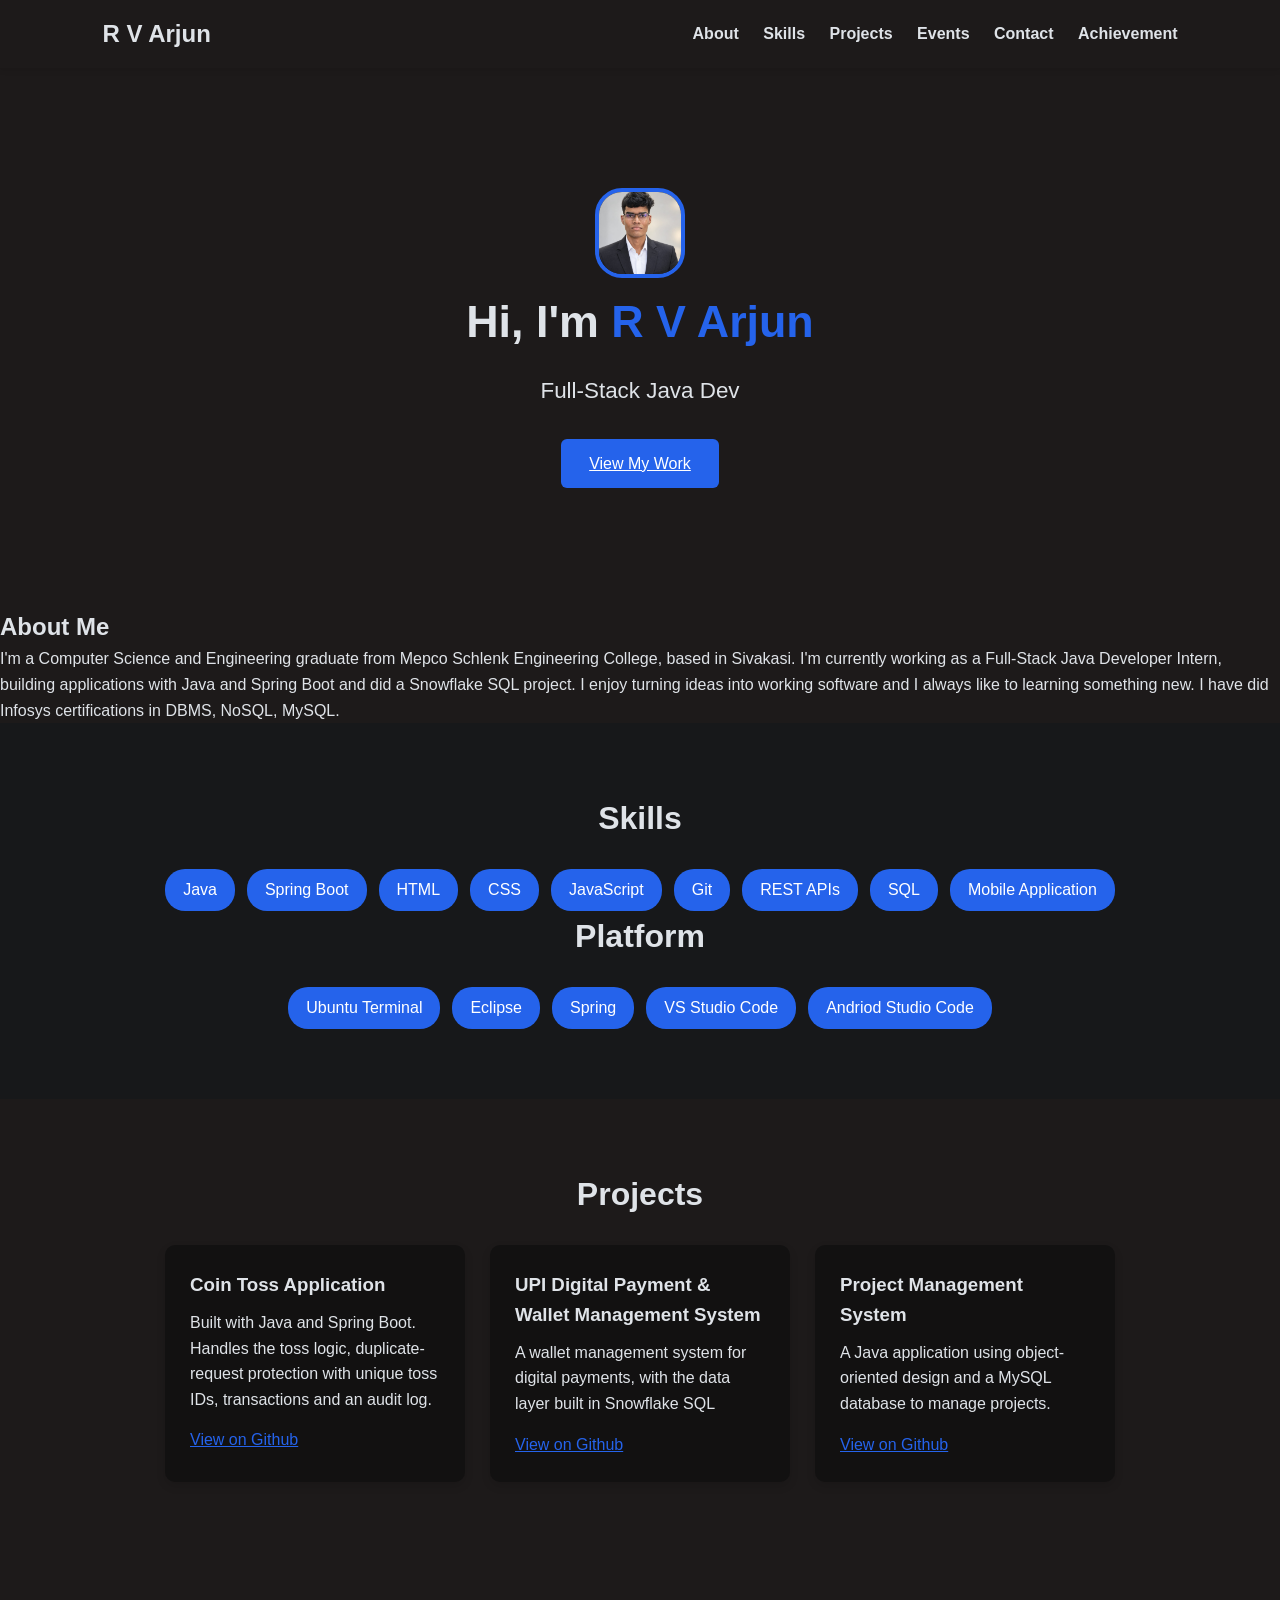
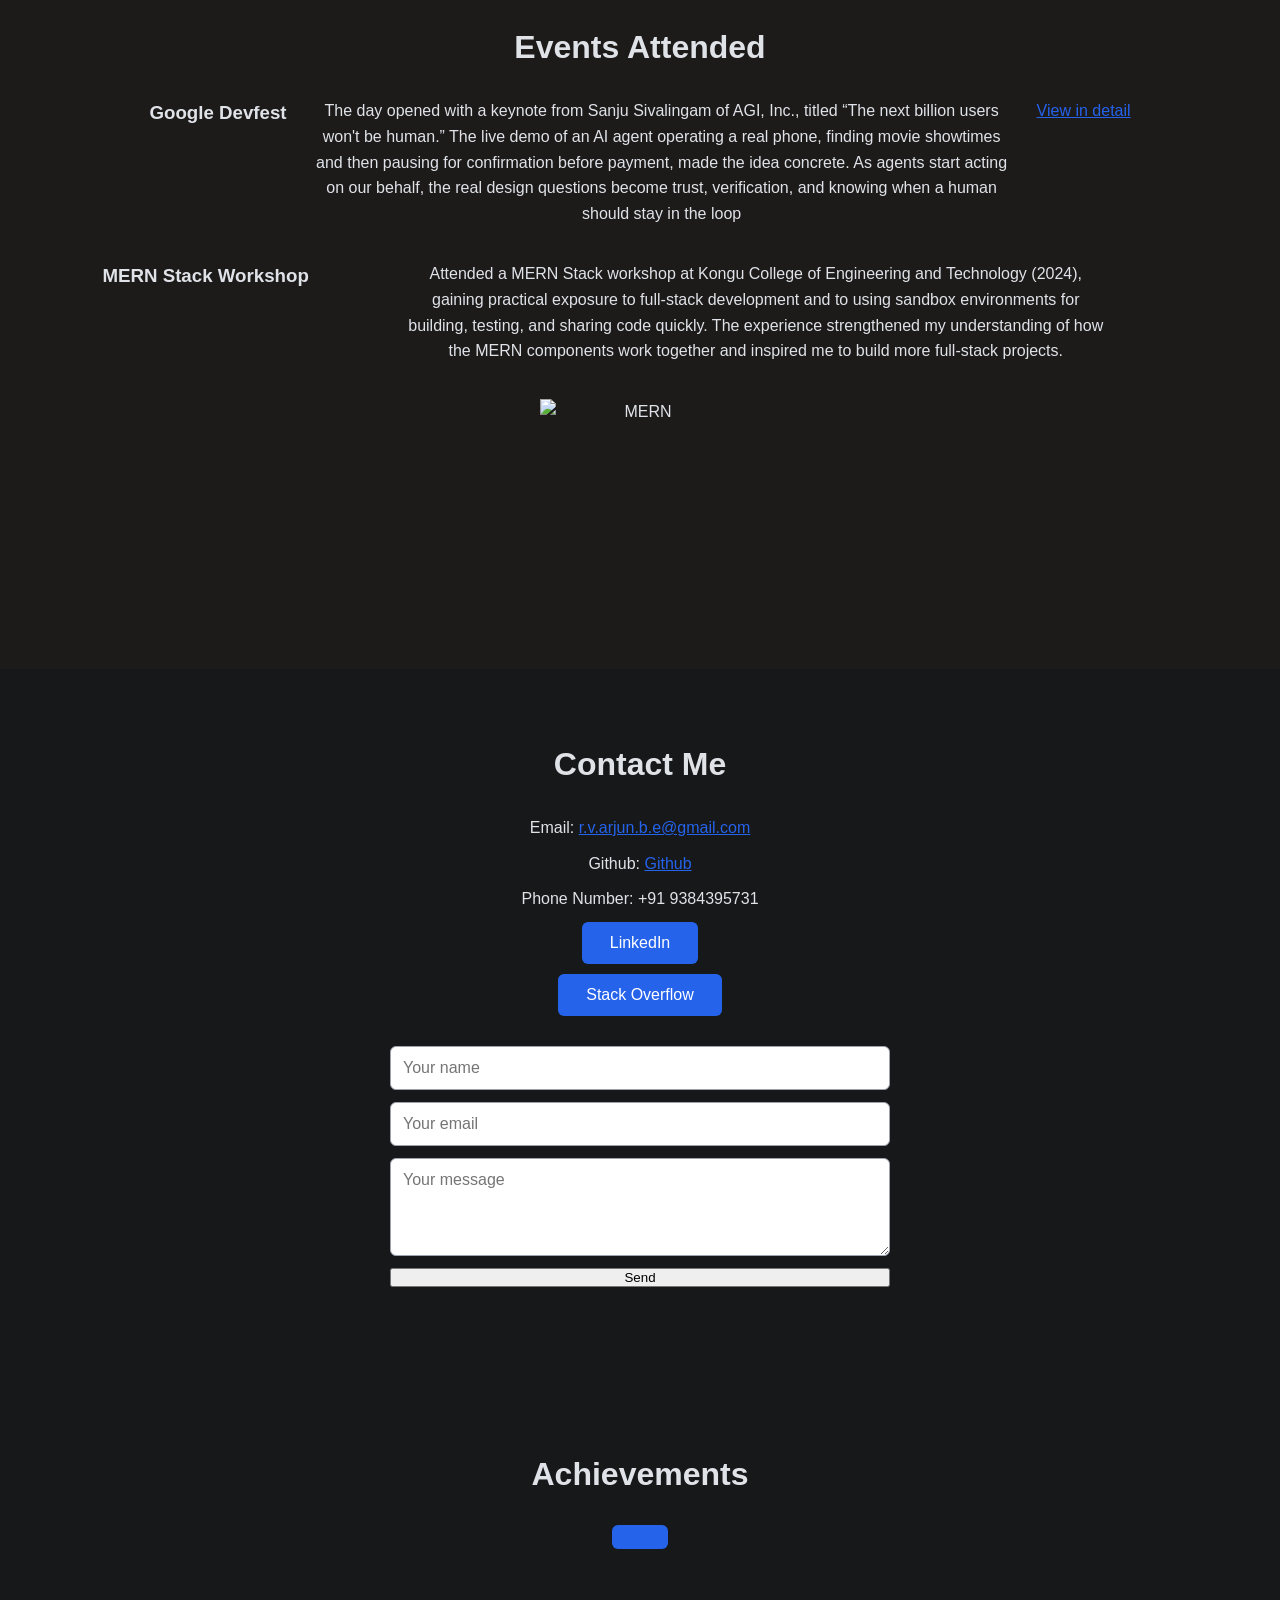
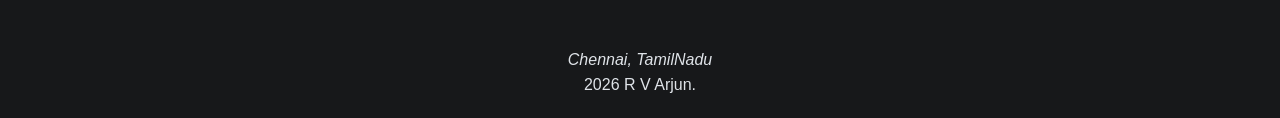
==== index.html @ 4db61bdd "first commit" ====
<!DOCTYPE html>
<html lang = "en">
    <head>
    <meta charset = "UTF-8">
    <meta name = "viewport" content = "width=device-width, initial-scale=1.0">
    <title>R V Arjun</title>
    <link rel = "stylesheet" href = "style.css">
</head>
<body>
    <!--Navigation Bar-->
    <header class = "navbar">
        <h2 class = "logo">R V Arjun</h2>
        <nav>
            <a href = "#about">About</a>
            <a href = "#skills">Skills</a>
            <a href = "#projects">Projects</a>
            <a href = "#events">Events</a>
            <a href = "#contact">Contact</a>
            <a href = "about.html">Achievement</a>
        </nav>
    </header>

    <!-- HERO SECTION -->
     <section class = "hero">
        <img src = "WhatsApp Image 2026-09-21 at 19.33.44.jpeg" alt="Photo of R V Arjun" class = "profile-photo">
        <h1>Hi, I'm<span class = "highlight"> R V Arjun</span></h1>
        <p id = "typing-text" class = "subtitle">Software Developer </p>
        <a href = "#projects" class = "btn">View My Work</a>
     </section>

     <!--ABOUT-->
     <section id = "about" class = "about">
        <h2>About Me</h2>
        <p>I'm a Computer Science and Engineering graduate from Mepco Schlenk
      Engineering College, based in Sivakasi. I'm currently working as a
      Full-Stack Java Developer Intern, building applications with Java
      and Spring Boot and did a Snowflake SQL project. I enjoy turning ideas into working software and
      I always like to learning something new. I have did Infosys certifications in DBMS, NoSQL, MySQL. 
        </p>
     </section>

     <!--skills-->
     <section id = "skills" class = "section alt">
        <h2>Skills</h2>
        <div class = "skills">
            <span class = "skill">Java</span>
            <span class = "skill">Spring Boot</span>
            <span class = "skill">HTML</span>
            <span class = "skill">CSS</span>
            <span class = "skill">JavaScript</span>
            <span class = "skill">Git</span>    
            <span class = "skill">REST APIs</span>
            <span class = "skill">SQL</span>
            <span class = "skill">Mobile Application</span>
        </div>
        <h2>Platform</h2>
        <div class = "platforms">
            <span class = "platform">Ubuntu Terminal</span>
            <span class = "platform">Eclipse</span>
            <span class = "platform">Spring</span>
            <span class = "platform">VS Studio Code</span>
            <span class = "platform">Andriod Studio Code</span>
        </div>
     </section>

     <!--PROJECTS -->
     <section id = "projects" class = "section">
        <h2>Projects</h2>
        <div class = "cards">

            <div class = "card">
                <h3>Coin Toss Application</h3>
                <p>Built with Java and Spring Boot. Handles the toss logic, duplicate-request protection with unique toss IDs, transactions and an audit log.</p>
                <a href = "https://github.com/Arjun-mepcocse/Coin-Toss-App" target = "_blank"> View on Github</a>
            </div>

            <div class = "card">
                <h3>UPI Digital Payment & Wallet Management System</h3>
                <p>A wallet management system for digital payments, with the data layer built in Snowflake SQL</p>
                <a href = "https://github.com/Arjun-mepcocse/UPI-Based-Digital-Payment-and-Wallet-Management-System" target = "_blank"> View on Github</a>
            </div>

            <div class = "card">
                <h3>Project Management System</h3>
                <p>A Java application using object-oriented design and a MySQL database to manage projects.</p>
                <a href = "https://github.com/Arjun-mepcocse/ProjectManagementSystem.java" target = "_blank"> View on Github</a>
            </div>
        </div>
     </section>

     <!--EVENTS -->
     <section id = "events" class = "section">
        <h2>Events Attended</h2>
        <div class = "cards">
            <div class = "cards">
                <div class = "cards">
                    <h3>Google Devfest</h3>
                    <p>The day opened with a keynote from Sanju Sivalingam of AGI, Inc., titled “The next billion users won't be human.” The live demo of an AI agent operating a real phone, finding movie showtimes and then pausing for confirmation before payment, made the idea concrete. As agents start acting on our behalf, the real design questions become trust, verification, and knowing when a human should stay in the loop</p>
                    <a href = "https://www.linkedin.com/feed/update/urn:li:activity:7517276956384509952/" target = "_blank">View in detail</a>
                </div>
                <div class = "cards">
                    <h3>MERN Stack Workshop</h3>
                    <p>Attended a MERN Stack workshop at Kongu College of Engineering and Technology (2024), gaining practical exposure to full-stack development and to using sandbox environments for building, testing, and sharing code quickly. The experience strengthened my understanding of how the MERN components work together and inspired me to build more full-stack projects.</p>
                    <img src="Screenshot 2026-10-22 195934.png" alt = "MERN" width="200" height="200">
                </div>
            </div>
        </div>
     </section>

        <!--CONTACT-->
        <section id = "contact" class = "section alt">
            <h2>Contact Me</h2>
            <p>Email: <a href = "mailto:r.v.arjun.b.e@gmail.com">r.v.arjun.b.e@gmail.com</a></p>
            <p>Github: <a href = "https://github.com/Arjun-mepcocse" target = "_blank">Github</a></p>
            <p>Phone Number: +91 9384395731</p>
            <button id="my-btn" class="btn">LinkedIn</button>
            <p id = "message"></p>
            <button id = "you-btn" class="btn">Stack Overflow</button>
            <p id = "message"></p>

            <form id = "contact-form">
                <input type = "text" name = "name" placeholder = "Your name">
                <input type = "email" name = "email" placeholder = "Your email">
                <textarea name = "message" rows = "4" placeholder = "Your message"></textarea>
                <button type = "submit">Send</button>
                <p id = "form-response"></p>
            </form>
        </section>

        <!--ACHIEVEMENTS-->
        <section id = "achievements" class = "section alt">
            <h2>Achievements</h2>
             <a href = "about.html" class = "btn"></a>
        </section>

        <footer>
            <address>Chennai, TamilNadu</address>
            <p><span id = "year"></span> R V Arjun.</p>
        </footer>

        <script src = "script.js"></script>
</body>
</html>
---- style.css ----
/*------ Colors (change these to restyle everything) ------ */
:root {
    --bg: #1d1a1a;
    --bg-alt: #17181a;
    --text: #dfe3e8;
    --primary: #2563eb;
    --card: #121111;
}

/*---- Basics ------*/
* {
    margin: 0;
    padding: 0;
    box-sizing: border-box;
}

html {
    scroll-behavior: smooth;
}

body {
    font-family: Arial, Helvetica, sans-serif;
    background: var(--bg);
    color: var(--text);
    line-height:1.6;
}

a {
    color: var(--primary);
}

/*-------- Navbar ---------*/
.navbar {
    position: sticky;
    top: 0;
    display: flex;
    justify-content: space-between;
    align-items: center;
    padding: 15px 8%;
    background: var(--bg);
    box-shadow: 0 2px 6px rgba(0, 0, 0, 0.1);
}

.navbar nav a {
    margin-left: 20px;
    text-decoration: none;
    color: var(--text);
    font-weight: bold;
}

.navbar nav a:hover {
    color: var(--primary);
}

#theme-toggle {
    margin-left: 20px;
    background: none;
    border: none;
    font-size: 1.3rem;
    cursor: pointer;
}

/* ------- Hero ------- */
.hero {
    text-align: center;
    padding: 120px 20px;
}

.profile-photo {
    width: 90px;
    height: 90px;
    border-radius: 30%;
    object-fit: cover;
    border: 4px solid var(--primary);
    margin: bottom 20px;
}

.hero h1 {
    font-size:2.8rem;

}

.highlight {
    color: var(--primary);
}

.subtitle {
    font-size: 1.4rem;
    margin: 15px 0 30px;
}

.btn {
    display: inline-block;
    padding: 12px 28px;
    background: var(--primary);
    color: #f3e8e8;
    border: none;
    border-radius: 6px;
    text-direction: none;
    font-size: 1rem;
    cursor: pointer;
}

.btn:hover {
    opacity: 0.85;
}

/* -------- Sections--------- */
.section {
    padding: 70px 8%;
    text-align: center;
}

.section.alt {
    background: var(--bg-alt);
}

.section h2 {
    font-size: 2rem;
    margin-bottom: 25px;
}

.section p {
    max-width: 700px;
    margin: 0 auto 10px;
}

/*---------Skills------------*/

.skills {
    display: flex;
    flex-wrap: wrap;
    justify-content: center;
    gap: 12px;
}

.skill {
    background: var(--primary);
    color: #ffffff;
    padding: 8px 18px;
    border-radius: 20px;
}

.platforms {
    display: flex;
    flex-wrap: wrap;
    justify-content: center;
    gap : 12px;
}

.platform {
    background: var(--primary);
    color: #fff;
    padding: 8px 18px;
    border-radius:20px;
}

/*----------- Project cards--------*/
.cards {
    display: flex;
    flex-wrap: wrap;
    justify-content: center;
    gap: 25px;
}

.card {
    background: var(--card);
    width: 300px;
    padding: 25px;
    border-radius: 10px;
    box-shadow: 0 4px 10px rgba(0, 0, 0, 0.12);
    text-align: left;
    translation: transform 0.2s; 
}

.card:hover {
    transform: translateY(-6px);
}

.card h3 {
    margin-bottom: 10px;
}

.card p {
    margin-bottom: 15px;
}

.btn {
    padding: 12px 28px;
    background: #2563eb;
    color: #fff;
    border: none;
    border-radius: 6px;
    font-size: 1rem;
    cursor: pointer;
    transition: opacity 0.2s;
}

/*------- Contact form -------- */

form {
    max-width: 500px;
    margin: 30px auto 0;
    display: flex;
    flex-direction: column;
    gap: 12px;
}

input, textarea {
    padding: 12px;
    border: 1px solid #9ca3af;
    border-radius: 6px;
    font-size: 1rem;
    font-family: inherit;
}

#form-status {
    font-weight: bold;
}

.my-btn {
    display: inline-block;
    padding: 12px 28px;
    background: #0a66c2; /* LinkedIn blue */
    color: #ffffff;
    border: none;
    border-radius: 6px;
    font-size: 1rem;
    text-decoration: none;
    cursor: pointer;
    transition: background 0.2s;
}

.you-btn {
    display: inline-block;
    padding: 12px 28px;
    background: #c26f0a; /* Stack Overflow */
    color: #ffffff;
    border: none;
    border-radius: 6px;
    font-size: 1rem;
    text-decoration: none;
    cursor: pointer;
    transition: background 0.2s;
}

.btn:hover {
    background: #004182;
}

.btn:active {
   transform: scale(0.96);  /*small "press" effect */
}

/* ----------Footer ---------*/
footer {
    text-align:center;
    padding: 20px;
    background: var(--bg-alt);
}

/*--------Mobile screens using media query -------------*/
@media (max-width: 600px) {
    .navbar {
        flex-direction: column;
        gap: 10px;
    }
    .hero h1 {
        font-size: 2rem;
    }
}
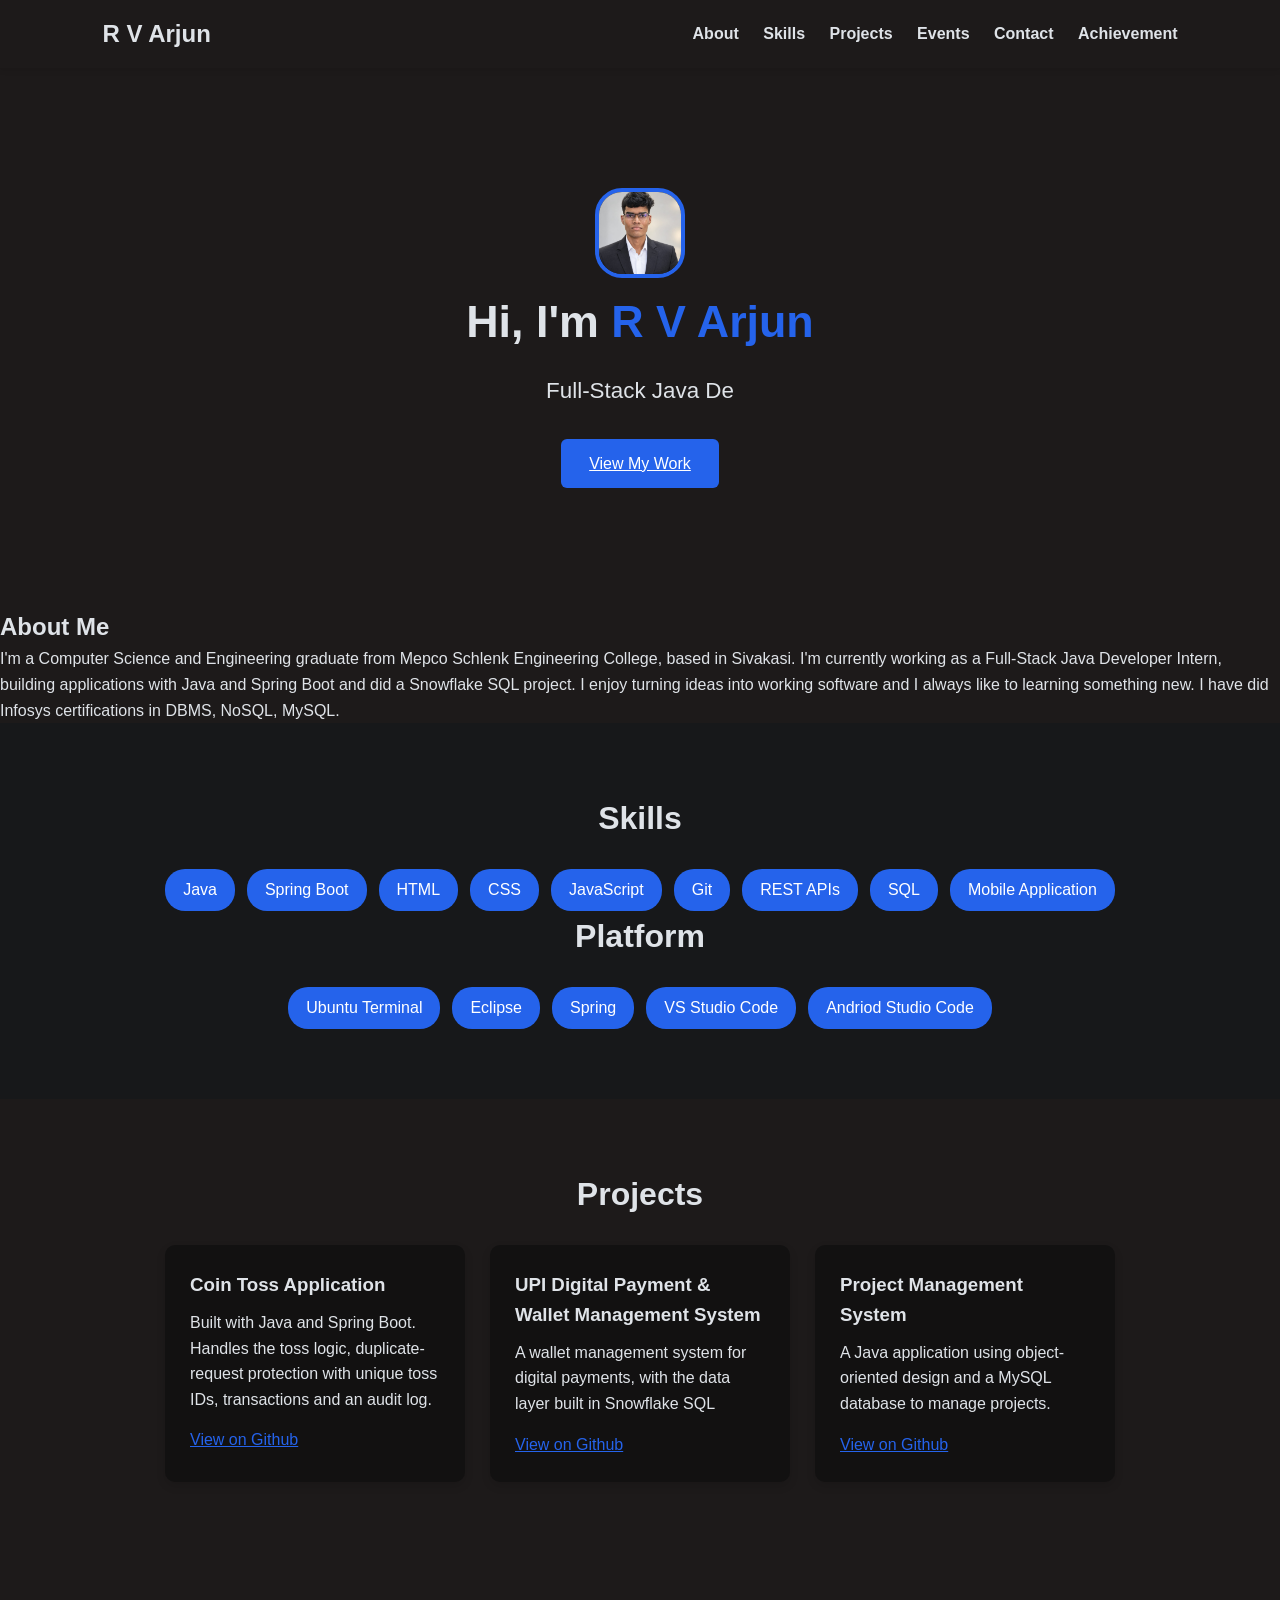
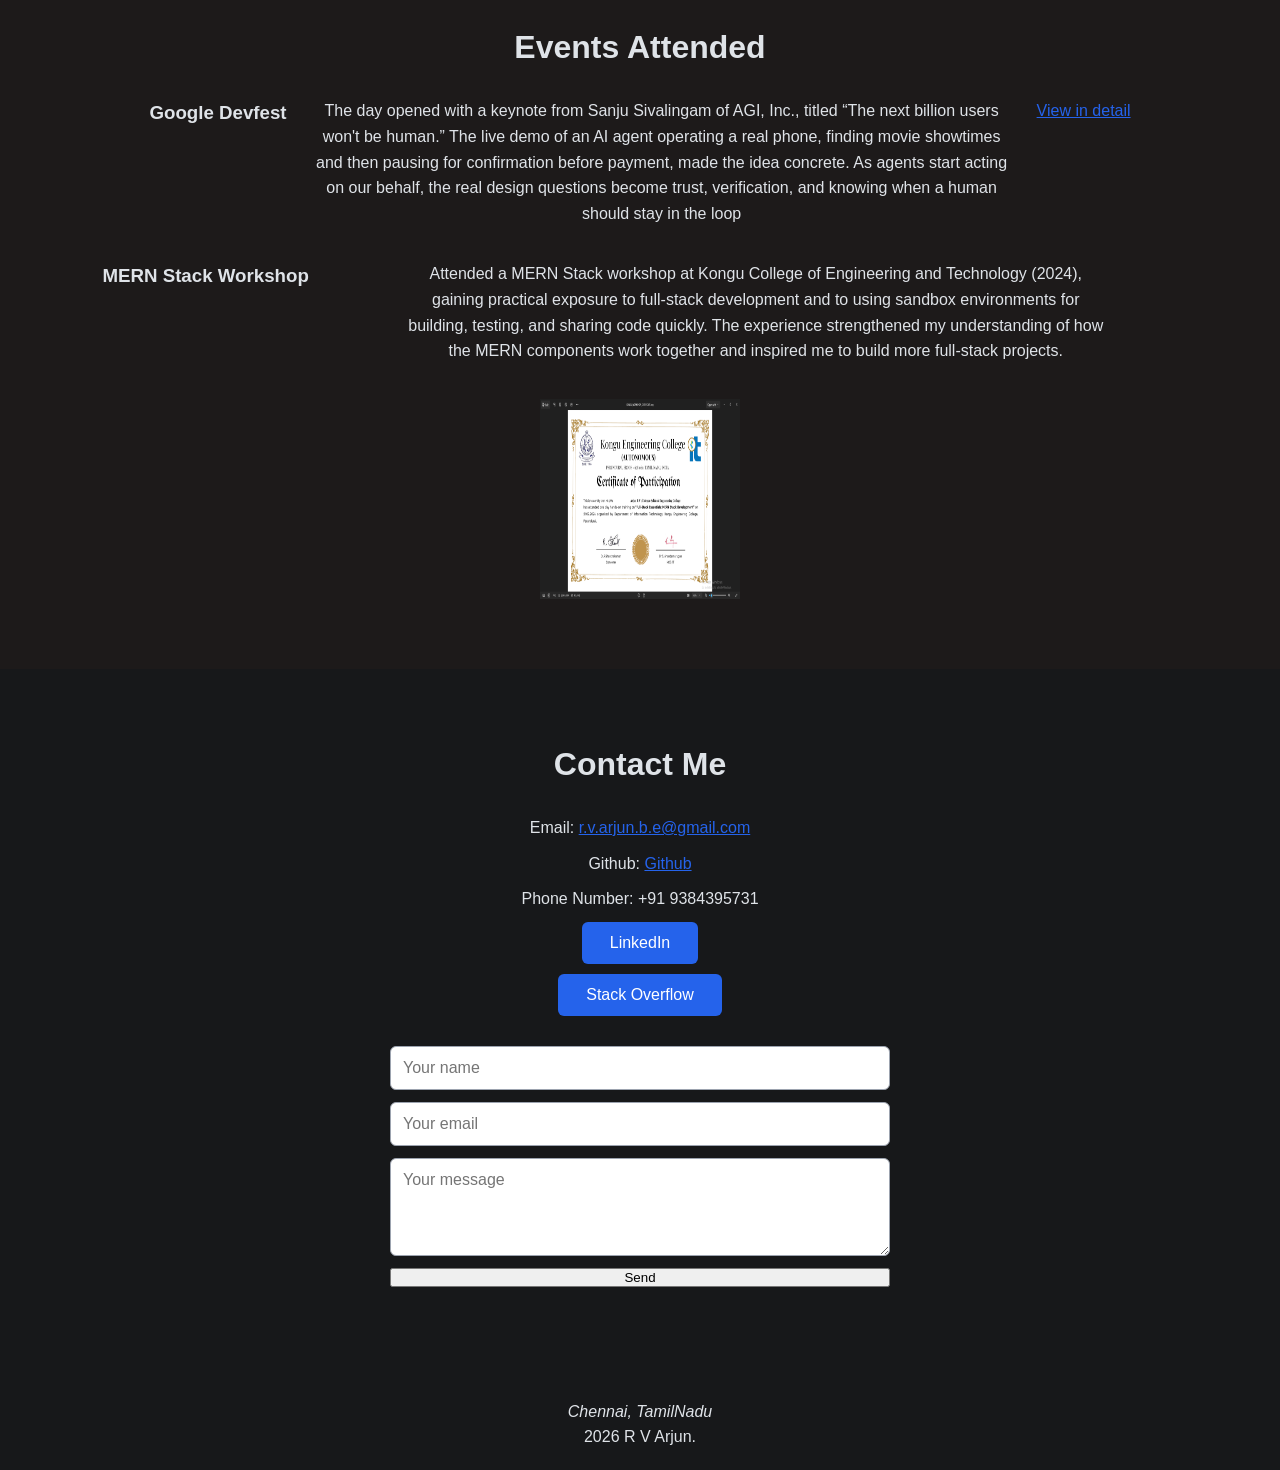
==== commit fa485933: "anoth commit" ====
--- a/index.html
+++ b/index.html
@@ -101,7 +101,7 @@
                 <div class = "cards">
                     <h3>MERN Stack Workshop</h3>
                     <p>Attended a MERN Stack workshop at Kongu College of Engineering and Technology (2024), gaining practical exposure to full-stack development and to using sandbox environments for building, testing, and sharing code quickly. The experience strengthened my understanding of how the MERN components work together and inspired me to build more full-stack projects.</p>
-                    <img src="Screenshot 2026-10-22 195934.png" alt = "MERN" width="200" height="200">
+                    <img src="Screenshot 2026-10-22 195934.png" alt = " " width="200" height="200">
                 </div>
             </div>
         </div>
@@ -127,12 +127,6 @@
             </form>
         </section>
 
-        <!--ACHIEVEMENTS-->
-        <section id = "achievements" class = "section alt">
-            <h2>Achievements</h2>
-             <a href = "about.html" class = "btn"></a>
-        </section>
-
         <footer>
             <address>Chennai, TamilNadu</address>
             <p><span id = "year"></span> R V Arjun.</p>
